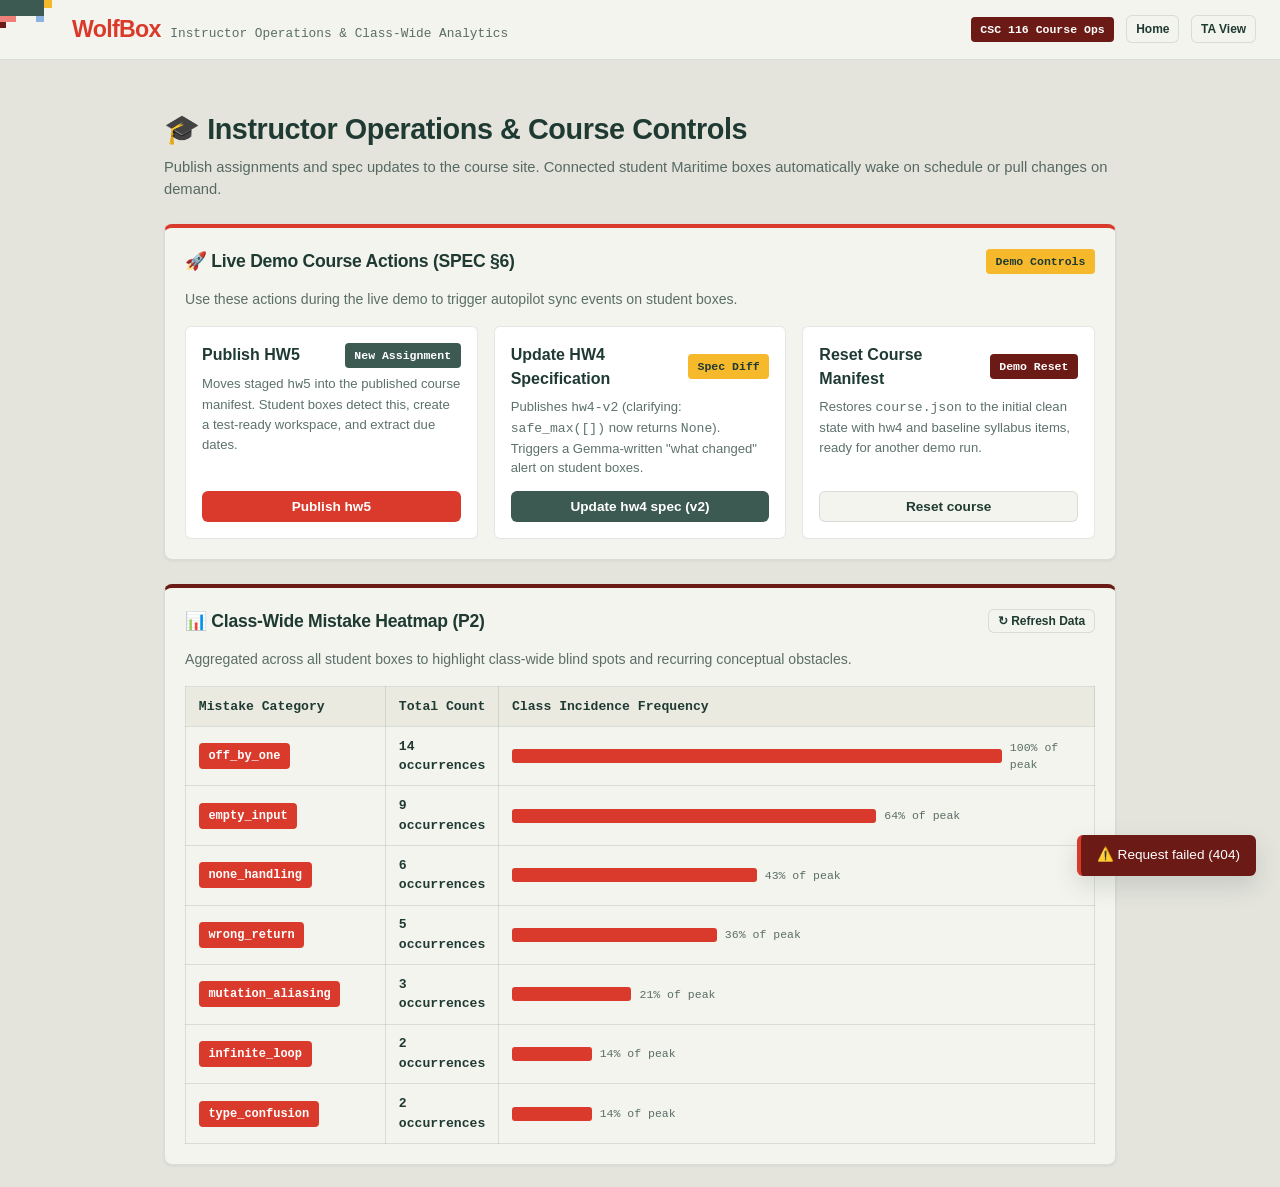
==== orchestrator/static/instructor.html @ 7f99ff9a "feat(ui): implement WolfBox WS5 frontend suite - Add style.css with Hacktoberfest Raleigh palette, c" ====
<!doctype html>
<html lang="en">
<head>
  <meta charset="utf-8">
  <meta name="viewport" content="width=device-width, initial-scale=1">
  <title>WolfBox — Instructor Operations & Class Heatmap</title>
  <link rel="stylesheet" href="style.css">
  <script src="serial.js"></script>
  <script src="app.js"></script>
</head>
<body>
  <!-- Header -->
  <div class="pixel-header">
    <header class="app-header">
      <div class="brand">
        <a href="index.html">WolfBox</a>
        <span class="tagline">Instructor Operations & Class-Wide Analytics</span>
      </div>
      <div class="header-controls">
        <span class="tag m">CSC 116 Course Ops</span>
        <a href="index.html" class="btn btn-secondary btn-sm">Home</a>
        <a href="ta.html" class="btn btn-secondary btn-sm">TA View</a>
      </div>
    </header>
  </div>

  <main class="container" style="max-width: 1000px; margin-top: 1.5rem;">
    <div style="margin-bottom: 1.5rem;">
      <h1 style="font-size: 1.8rem; margin-bottom: 0.3rem;">🎓 Instructor Operations & Course Controls</h1>
      <p class="muted" style="font-size: 0.92rem;">
        Publish assignments and spec updates to the course site. Connected student Maritime boxes automatically wake on schedule or pull changes on demand.
      </p>
    </div>

    <!-- Demo Actions Card -->
    <section class="card" style="border-top: 4px solid var(--red); margin-bottom: 1.5rem;">
      <div class="card-header">
        <h2 class="card-title">🚀 Live Demo Course Actions (SPEC §6)</h2>
        <span class="tag y">Demo Controls</span>
      </div>
      <p class="muted" style="font-size: 0.88rem; margin-bottom: 1rem;">
        Use these actions during the live demo to trigger autopilot sync events on student boxes.
      </p>

      <div style="display: grid; grid-template-columns: repeat(auto-fit, minmax(280px, 1fr)); gap: 1rem;">
        <!-- Publish hw5 -->
        <div style="background: #fff; border: 1px solid var(--card-border); border-radius: 6px; padding: 1rem; display: flex; flex-direction: column; justify-content: space-between; gap: 0.8rem;">
          <div>
            <div style="display:flex; justify-content:space-between; align-items:center;">
              <strong style="font-size: 1rem;">Publish HW5</strong>
              <span class="tag">New Assignment</span>
            </div>
            <p class="muted" style="font-size: 0.82rem; margin-top: 0.4rem;">
              Moves staged <code>hw5</code> into the published course manifest. Student boxes detect this, create a test-ready workspace, and extract due dates.
            </p>
          </div>
          <button id="btn-publish-hw5" class="btn btn-primary" style="width: 100%;">
            Publish hw5
          </button>
        </div>

        <!-- Update hw4 spec -->
        <div style="background: #fff; border: 1px solid var(--card-border); border-radius: 6px; padding: 1rem; display: flex; flex-direction: column; justify-content: space-between; gap: 0.8rem;">
          <div>
            <div style="display:flex; justify-content:space-between; align-items:center;">
              <strong style="font-size: 1rem;">Update HW4 Specification</strong>
              <span class="tag y">Spec Diff</span>
            </div>
            <p class="muted" style="font-size: 0.82rem; margin-top: 0.4rem;">
              Publishes <code>hw4-v2</code> (clarifying: <code>safe_max([])</code> now returns <code>None</code>). Triggers a Gemma-written "what changed" alert on student boxes.
            </p>
          </div>
          <button id="btn-publish-hw4v2" class="btn btn-success" style="width: 100%;">
            Update hw4 spec (v2)
          </button>
        </div>

        <!-- Reset Course -->
        <div style="background: #fff; border: 1px solid var(--card-border); border-radius: 6px; padding: 1rem; display: flex; flex-direction: column; justify-content: space-between; gap: 0.8rem;">
          <div>
            <div style="display:flex; justify-content:space-between; align-items:center;">
              <strong style="font-size: 1rem;">Reset Course Manifest</strong>
              <span class="tag m">Demo Reset</span>
            </div>
            <p class="muted" style="font-size: 0.82rem; margin-top: 0.4rem;">
              Restores <code>course.json</code> to the initial clean state with hw4 and baseline syllabus items, ready for another demo run.
            </p>
          </div>
          <button id="btn-reset-course" class="btn btn-secondary" style="width: 100%;">
            Reset course
          </button>
        </div>
      </div>

      <!-- Action Log Output -->
      <div id="action-log" style="margin-top: 1rem; background: #18201e; color: #a7f3d0; font-family: var(--mono); font-size: 0.75rem; padding: 0.6rem 0.8rem; border-radius: 4px; display: none;">
      </div>
    </section>

    <!-- Class-Wide Mistake Heatmap (P2) -->
    <section class="card" style="border-top: 4px solid var(--maroon);">
      <div class="card-header">
        <h2 class="card-title">📊 Class-Wide Mistake Heatmap (P2)</h2>
        <button id="refresh-heatmap-btn" class="btn btn-secondary btn-sm">↻ Refresh Data</button>
      </div>
      <p class="muted" style="font-size: 0.88rem; margin-bottom: 1rem;">
        Aggregated across all student boxes to highlight class-wide blind spots and recurring conceptual obstacles.
      </p>

      <div id="heatmap-content" class="heatmap-container">
        <div class="muted" style="padding: 1.5rem; text-align: center;">Loading heatmap analytics...</div>
      </div>
    </section>
  </main>

  <script>
    const btnPublishHw5 = document.getElementById('btn-publish-hw5');
    const btnPublishHw4v2 = document.getElementById('btn-publish-hw4v2');
    const btnResetCourse = document.getElementById('btn-reset-course');
    const actionLog = document.getElementById('action-log');
    const heatmapContent = document.getElementById('heatmap-content');
    const refreshHeatmapBtn = document.getElementById('refresh-heatmap-btn');

    document.addEventListener('DOMContentLoaded', () => {
      loadHeatmap();
    });

    function logAction(msg) {
      actionLog.style.display = 'block';
      const time = new Date().toLocaleTimeString();
      actionLog.textContent = `[${time}] ${msg}`;
    }

    // Publish hw5
    btnPublishHw5.addEventListener('click', async () => {
      btnPublishHw5.disabled = true;
      btnPublishHw5.textContent = 'Publishing...';
      logAction('Publishing hw5 to course manifest...');

      const res = await apiFetch('/api/instructor/publish', {
        method: 'POST',
        body: JSON.stringify({ item: 'hw5' })
      });

      btnPublishHw5.disabled = false;
      btnPublishHw5.textContent = 'Publish hw5';

      if (res.ok) {
        showToast('Successfully published hw5 to course site!', 'success');
        logAction('hw5 is now published! Next step: click "Sync now" on Alex\'s page.');
      }
    });

    // Update hw4 spec
    btnPublishHw4v2.addEventListener('click', async () => {
      btnPublishHw4v2.disabled = true;
      btnPublishHw4v2.textContent = 'Updating...';
      logAction('Updating hw4 spec to hw4-v2 in manifest...');

      const res = await apiFetch('/api/instructor/publish', {
        method: 'POST',
        body: JSON.stringify({ item: 'hw4-v2' })
      });

      btnPublishHw4v2.disabled = false;
      btnPublishHw4v2.textContent = 'Update hw4 spec (v2)';

      if (res.ok) {
        showToast('Successfully updated hw4 spec (hw4-v2 published)!', 'success');
        logAction('hw4 spec updated! safe_max([]) now returns None. Next step: click "Sync now" on Alex\'s page.');
      }
    });

    // Reset course
    btnResetCourse.addEventListener('click', async () => {
      btnResetCourse.disabled = true;
      btnResetCourse.textContent = 'Resetting...';
      logAction('Resetting course manifest to initial seed state...');

      const res = await apiFetch('/api/instructor/reset-course', {
        method: 'POST',
        body: JSON.stringify({})
      });

      btnResetCourse.disabled = false;
      btnResetCourse.textContent = 'Reset course';

      if (res.ok) {
        showToast('Course manifest reset to default seed state.', 'info');
        logAction('Course manifest reset successfully.');
      }
    });

    refreshHeatmapBtn.addEventListener('click', loadHeatmap);

    // Heatmap loader with full tolerance of any shape or failure
    async function loadHeatmap() {
      heatmapContent.innerHTML = '<div class="muted thinking-dots" style="padding:1.5rem; text-align:center;">Aggregating mistake tags across student boxes</div>';

      const res = await apiFetch('/api/instructor/heatmap');

      // Default mock fallback tags if API is unreachable or empty
      let tagCounts = {
        'off_by_one': 14,
        'empty_input': 9,
        'none_handling': 6,
        'wrong_return': 5,
        'mutation_aliasing': 3,
        'infinite_loop': 2,
        'type_confusion': 2
      };

      if (res.ok && res.data) {
        try {
          const raw = res.data;
          if (raw.mistake_counts && typeof raw.mistake_counts === 'object') {
            tagCounts = raw.mistake_counts;
          } else if (Array.isArray(raw)) {
            // [{tag, count}]
            tagCounts = {};
            raw.forEach(item => {
              if (item.tag) tagCounts[item.tag] = item.count || 0;
            });
          } else if (typeof raw === 'object' && !Array.isArray(raw)) {
            // If it's a direct dictionary of tag -> count
            let hasNumbers = false;
            for (const [k, v] of Object.entries(raw)) {
              if (typeof v === 'number') {
                hasNumbers = true;
                break;
              }
            }
            if (hasNumbers) {
              tagCounts = raw;
            }
          }
        } catch (e) {
          console.warn('Error parsing heatmap data shape:', e);
        }
      }

      renderHeatmapTable(tagCounts);
    }

    function renderHeatmapTable(tagCounts) {
      const entries = Object.entries(tagCounts).sort((a, b) => b[1] - a[1]);
      if (entries.length === 0) {
        heatmapContent.innerHTML = '<div class="muted" style="padding:1.5rem; text-align:center;">No mistake tags recorded yet across the class.</div>';
        return;
      }

      const maxVal = Math.max(...entries.map(e => e[1]), 1);

      let html = `
        <table class="heatmap-table">
          <thead>
            <tr>
              <th style="width: 200px;">Mistake Category</th>
              <th style="width: 100px;">Total Count</th>
              <th>Class Incidence Frequency</th>
            </tr>
          </thead>
          <tbody>
      `;

      entries.forEach(([tag, count]) => {
        const pct = Math.round((count / maxVal) * 100);
        html += `
          <tr>
            <td>
              <span class="tag r" style="font-size:0.75rem;">${escapeHtml(tag)}</span>
            </td>
            <td style="font-family: var(--mono); font-weight: 700;">
              ${count} occurrences
            </td>
            <td>
              <div class="heatmap-bar-container">
                <div class="heatmap-bar" style="width: ${Math.max(pct, 5)}%;"></div>
                <span class="muted" style="font-size:0.72rem; font-family:var(--mono);">${pct}% of peak</span>
              </div>
            </td>
          </tr>
        `;
      });

      html += `
          </tbody>
        </table>
      `;

      heatmapContent.innerHTML = html;
    }
  </script>
</body>
</html>
---- orchestrator/static/style.css ----
/* WolfBox UI — Style Guide & Component Styles
   Hacktoberfest Raleigh palette, system monospace & sans typography */

:root {
  --paper: #e4e4dc;
  --paper-dark: #dadad0;
  --ink: #1f3a33;
  --ink-light: rgba(31, 58, 51, 0.72);
  --ink-faint: rgba(31, 58, 51, 0.15);
  --green: #3d5a52;
  --green-dark: #273b36;
  --green-light: #52756b;
  --red: #d93a2b;
  --red-light: #feeceb;
  --yellow: #f6b92b;
  --yellow-light: #fef7e6;
  --blue: #8db3e2;
  --blue-light: #eef4fb;
  --pink: #ee8079;
  --pink-light: #fdf0ef;
  --maroon: #6b1a15;
  --card-bg: #f4f4ee;
  --card-border: rgba(31, 58, 51, 0.12);
  --code-bg: #212927;
  --code-ink: #f0f4f2;
  --mono: ui-monospace, "SF Mono", "Roboto Mono", Menlo, Consolas, monospace;
  --sans: ui-sans-serif, -apple-system, "Segoe UI", Roboto, Helvetica, Arial, sans-serif;
  --shadow-sm: 0 1px 3px rgba(31, 58, 51, 0.08);
  --shadow-md: 0 4px 12px rgba(31, 58, 51, 0.1);
  --shadow-lg: 0 10px 25px rgba(31, 58, 51, 0.15);
}

* {
  box-sizing: border-box;
  margin: 0;
  padding: 0;
}

body {
  font-family: var(--sans);
  color: var(--ink);
  background-color: var(--paper);
  line-height: 1.5;
  min-height: 100vh;
  display: flex;
  flex-direction: column;
}

/* Typography */
h1, h2, h3, h4 {
  font-family: var(--sans);
  font-weight: 700;
  letter-spacing: -0.015em;
  color: var(--ink);
}

h1 { font-size: 1.85rem; }
h2 { font-size: 1.4rem; }
h3 { font-size: 1.15rem; }
h4 { font-size: 0.95rem; }

p { margin-bottom: 0.75rem; }
p:last-child { margin-bottom: 0; }

a {
  color: var(--green);
  text-decoration: none;
}
a:hover {
  text-decoration: underline;
}

.mono { font-family: var(--mono); }
.muted { color: var(--ink-light); }

/* Pixel Corner Accent (from deck) */
.pixel-header {
  position: relative;
  overflow: hidden;
  background: var(--card-bg);
  border-bottom: 1px solid var(--card-border);
}

.pixel-header::before {
  content: "";
  position: absolute;
  top: 0;
  left: 0;
  width: 60px;
  height: 28px;
  background:
    linear-gradient(var(--green), var(--green)) 0 0 / 44px 16px no-repeat,
    linear-gradient(var(--yellow), var(--yellow)) 44px 0 / 8px 8px no-repeat,
    linear-gradient(var(--pink), var(--pink)) 0 16px / 16px 6px no-repeat,
    linear-gradient(var(--blue), var(--blue)) 36px 16px / 8px 6px no-repeat,
    linear-gradient(var(--maroon), var(--maroon)) 0 22px / 6px 6px no-repeat;
  pointer-events: none;
}

/* Header & Nav */
header.app-header {
  padding: 0.75rem 1.5rem 0.75rem 4.5rem;
  display: flex;
  align-items: center;
  justify-content: space-between;
  gap: 1rem;
  flex-wrap: wrap;
}

.brand {
  display: flex;
  align-items: baseline;
  gap: 0.6rem;
}

.brand a {
  font-size: 1.45rem;
  font-weight: 800;
  color: var(--red);
  letter-spacing: -0.03em;
  text-decoration: none;
}

.brand .tagline {
  font-family: var(--mono);
  font-size: 0.8rem;
  color: var(--ink-light);
}

.header-controls {
  display: flex;
  align-items: center;
  gap: 0.75rem;
  flex-wrap: wrap;
}

/* Badges & Tags */
.tag {
  display: inline-flex;
  align-items: center;
  gap: 0.35rem;
  font-family: var(--mono);
  font-size: 0.72rem;
  font-weight: 600;
  padding: 0.25rem 0.6rem;
  border-radius: 4px;
  background: var(--green);
  color: #fff;
  white-space: nowrap;
}

.tag.y { background: var(--yellow); color: var(--ink); }
.tag.r { background: var(--red); color: #fff; }
.tag.b { background: var(--blue); color: var(--ink); }
.tag.p { background: var(--pink); color: var(--ink); }
.tag.m { background: var(--maroon); color: #fff; }
.tag.gray { background: #cbd5e1; color: #334155; }
.tag.outline {
  background: transparent;
  border: 1px solid currentColor;
}

/* LLM status badge */
.llm-badge {
  font-family: var(--mono);
  font-size: 0.75rem;
  font-weight: 600;
  padding: 0.3rem 0.7rem;
  border-radius: 20px;
  display: inline-flex;
  align-items: center;
  gap: 0.4rem;
  transition: all 0.2s ease;
}

.llm-badge.cloud {
  background: #d1fae5;
  color: #065f46;
  border: 1px solid #a7f3d0;
}

.llm-badge.offline {
  background: #fef3c7;
  color: #92400e;
  border: 1px solid #fde68a;
}

.llm-badge.fake {
  background: #e2e8f0;
  color: #475569;
  border: 1px solid #cbd5e1;
}

.llm-badge::before {
  content: "";
  width: 7px;
  height: 7px;
  border-radius: 50%;
  display: inline-block;
}

.llm-badge.cloud::before { background: #10b981; }
.llm-badge.offline::before { background: #f59e0b; }
.llm-badge.fake::before { background: #94a3b8; }

/* Buttons */
.btn {
  font-family: var(--sans);
  font-weight: 600;
  font-size: 0.85rem;
  padding: 0.45rem 0.9rem;
  border-radius: 6px;
  border: 1px solid transparent;
  cursor: pointer;
  display: inline-flex;
  align-items: center;
  justify-content: center;
  gap: 0.4rem;
  transition: background-color 0.15s ease, transform 0.05s ease, box-shadow 0.15s ease;
  text-decoration: none;
}

.btn:active {
  transform: translateY(1px);
}

.btn-primary {
  background: var(--red);
  color: #fff;
}
.btn-primary:hover {
  background: #bf2f22;
}

.btn-success {
  background: var(--green);
  color: #fff;
}
.btn-success:hover {
  background: var(--green-dark);
}

.btn-secondary {
  background: var(--card-bg);
  border-color: var(--card-border);
  color: var(--ink);
}
.btn-secondary:hover {
  background: #eaeae0;
}

.btn-sm {
  font-size: 0.75rem;
  padding: 0.25rem 0.55rem;
}

.btn-link {
  background: none;
  border: none;
  color: var(--green);
  padding: 0;
  cursor: pointer;
  text-decoration: underline;
}

.btn:disabled {
  opacity: 0.55;
  cursor: not-allowed;
  transform: none;
}

/* Navigation bar */
.nav-bar {
  display: flex;
  gap: 0.5rem;
  padding: 0 1.5rem;
  background: var(--card-bg);
  border-bottom: 1px solid var(--card-border);
}

.nav-link {
  font-family: var(--sans);
  font-size: 0.9rem;
  font-weight: 600;
  color: var(--ink-light);
  padding: 0.75rem 1rem;
  text-decoration: none;
  border-bottom: 3px solid transparent;
  transition: color 0.15s, border-color 0.15s;
}

.nav-link:hover {
  color: var(--ink);
  text-decoration: none;
}

.nav-link.active {
  color: var(--red);
  border-bottom-color: var(--red);
}

/* Tabs */
.tabs {
  display: flex;
  gap: 0.4rem;
  border-bottom: 2px solid var(--card-border);
  margin-bottom: 1.25rem;
}

.tab-btn {
  background: none;
  border: none;
  font-family: var(--sans);
  font-weight: 600;
  font-size: 0.95rem;
  color: var(--ink-light);
  padding: 0.6rem 1rem;
  cursor: pointer;
  border-bottom: 2px solid transparent;
  margin-bottom: -2px;
  display: flex;
  align-items: center;
  gap: 0.4rem;
}

.tab-btn:hover {
  color: var(--ink);
}

.tab-btn.active {
  color: var(--ink);
  border-bottom-color: var(--ink);
}

.tab-content {
  display: none;
}
.tab-content.active {
  display: block;
}

/* Main Layout Containers */
.container {
  max-width: 1280px;
  margin: 0 auto;
  padding: 1.5rem;
  width: 100%;
  flex: 1;
}

.grid-main {
  display: grid;
  grid-template-columns: 1fr 1fr;
  gap: 1.25rem;
}

@media (max-width: 960px) {
  .grid-main {
    grid-template-columns: 1fr;
  }
}

/* Card Component */
.card {
  background: var(--card-bg);
  border: 1px solid var(--card-border);
  border-radius: 8px;
  padding: 1.25rem;
  box-shadow: var(--shadow-sm);
  position: relative;
}

.card-header {
  display: flex;
  align-items: center;
  justify-content: space-between;
  margin-bottom: 0.9rem;
  gap: 0.5rem;
  flex-wrap: wrap;
}

.card-title {
  font-size: 1.1rem;
  font-weight: 700;
  display: flex;
  align-items: center;
  gap: 0.5rem;
}

/* Nudge Banner */
.nudge-banner {
  background: var(--yellow-light);
  border: 1px solid var(--yellow);
  border-left: 5px solid var(--yellow);
  border-radius: 6px;
  padding: 1rem 1.25rem;
  margin-bottom: 1.25rem;
  display: flex;
  flex-direction: column;
  gap: 0.6rem;
  box-shadow: var(--shadow-sm);
}

.nudge-banner .nudge-title {
  display: flex;
  align-items: center;
  gap: 0.5rem;
  font-weight: 700;
  color: #78350f;
  font-size: 0.95rem;
}

.nudge-banner .nudge-reason {
  font-size: 0.9rem;
  color: var(--ink);
}

.nudge-banner .nudge-draft {
  background: #fff;
  border-radius: 4px;
  padding: 0.6rem 0.8rem;
  font-family: var(--mono);
  font-size: 0.82rem;
  border: 1px solid rgba(246, 185, 43, 0.4);
  color: var(--ink);
}

.nudge-actions {
  display: flex;
  gap: 0.5rem;
  align-self: flex-start;
}

/* Code Editor */
.editor-container {
  display: flex;
  flex-direction: column;
  border-radius: 6px;
  overflow: hidden;
  border: 1px solid #111a18;
  background: var(--code-bg);
  box-shadow: var(--shadow-md);
}

.editor-toolbar {
  background: #18201e;
  padding: 0.5rem 0.8rem;
  display: flex;
  align-items: center;
  justify-content: space-between;
  border-bottom: 1px solid #283330;
  color: #9cb0a8;
  font-family: var(--mono);
  font-size: 0.78rem;
}

.code-textarea {
  width: 100%;
  min-height: 280px;
  height: 380px;
  background: var(--code-bg);
  color: var(--code-ink);
  font-family: var(--mono);
  font-size: 0.88rem;
  line-height: 1.5;
  padding: 1rem;
  border: none;
  resize: vertical;
  outline: none;
  tab-size: 4;
  white-space: pre;
}

/* Test Results */
.test-results {
  display: flex;
  flex-direction: column;
  gap: 0.5rem;
  margin-top: 0.75rem;
}

.test-item {
  display: flex;
  flex-direction: column;
  padding: 0.6rem 0.8rem;
  border-radius: 5px;
  font-size: 0.85rem;
  border: 1px solid transparent;
}

.test-item.pass {
  background: #e8f5e9;
  border-color: #c8e6c9;
  color: #1b5e20;
}

.test-item.fail {
  background: #ffebee;
  border-color: #ffcdd2;
  color: #b71c1c;
}

.test-item-header {
  display: flex;
  align-items: center;
  justify-content: space-between;
  font-family: var(--mono);
  font-weight: 600;
}

.test-error-excerpt {
  margin-top: 0.4rem;
  background: #fff;
  border-radius: 4px;
  padding: 0.5rem;
  font-family: var(--mono);
  font-size: 0.75rem;
  color: #c62828;
  white-space: pre-wrap;
  border: 1px solid #ffcdd2;
  max-height: 160px;
  overflow-y: auto;
}

/* Hint Card */
.hint-card {
  background: #fbfbf9;
  border-left: 4px solid var(--green);
  border-radius: 0 6px 6px 0;
  padding: 1rem 1.15rem;
  margin-top: 1rem;
  box-shadow: var(--shadow-sm);
  display: flex;
  flex-direction: column;
  gap: 0.6rem;
}

.hint-header {
  display: flex;
  align-items: center;
  justify-content: space-between;
}

.hint-title {
  font-size: 0.95rem;
  font-weight: 700;
  color: var(--green);
  display: flex;
  align-items: center;
  gap: 0.4rem;
}

.hint-body {
  font-size: 0.92rem;
  line-height: 1.5;
  color: var(--ink);
}

.hint-chips {
  display: flex;
  flex-wrap: wrap;
  gap: 0.4rem;
}

.hint-caption {
  font-family: var(--mono);
  font-size: 0.72rem;
  color: var(--ink-light);
  align-self: flex-end;
}

/* Ask Box */
.ask-container {
  display: flex;
  flex-direction: column;
  gap: 0.6rem;
  margin-top: 1.25rem;
  padding-top: 1rem;
  border-top: 1px solid var(--card-border);
}

.ask-input-row {
  display: flex;
  gap: 0.5rem;
}

.ask-input {
  flex: 1;
  padding: 0.5rem 0.8rem;
  border-radius: 6px;
  border: 1px solid var(--card-border);
  font-family: var(--sans);
  font-size: 0.88rem;
  outline: none;
}
.ask-input:focus {
  border-color: var(--green);
}

.ask-reply {
  background: #fff;
  border-radius: 6px;
  border: 1px solid var(--card-border);
  padding: 0.85rem;
  font-size: 0.88rem;
  line-height: 1.5;
}

/* Schedule Week Grid (from Proposal Deck) */
.sample-banner {
  background: var(--yellow-light);
  border: 1px solid var(--yellow);
  color: #78350f;
  font-family: var(--mono);
  font-size: 0.75rem;
  font-weight: 600;
  padding: 0.35rem 0.8rem;
  border-radius: 4px;
  margin-bottom: 1rem;
  display: inline-flex;
  align-items: center;
  gap: 0.4rem;
}

.week-grid-container {
  display: flex;
  flex-direction: column;
  gap: 1.25rem;
}

.option-cards-row {
  display: grid;
  grid-template-columns: repeat(auto-fit, minmax(320px, 1fr));
  gap: 1.25rem;
}

.week {
  display: grid;
  grid-template-columns: 50px repeat(5, 1fr);
  gap: 3px;
  font-family: var(--mono);
  font-size: 0.74rem;
  background: #fff;
  padding: 8px;
  border-radius: 6px;
  border: 1px solid var(--card-border);
}

.week .h {
  text-align: center;
  font-weight: 700;
  opacity: 0.7;
  padding: 2px 0;
  border-bottom: 1px solid var(--ink-faint);
}

.week .t {
  opacity: 0.65;
  font-size: 0.7rem;
  display: flex;
  align-items: center;
  justify-content: flex-end;
  padding-right: 6px;
}

.week .c {
  border-radius: 4px;
  padding: 4px 5px;
  color: #fff;
  font-size: 0.7rem;
  line-height: 1.2;
  font-weight: 600;
  display: flex;
  flex-direction: column;
  justify-content: center;
  min-height: 32px;
}

.c.a { background: var(--green); }
.c.b2 { background: var(--red); }
.c.c3 { background: var(--blue); color: var(--ink); }
.c.d { background: var(--maroon); }
.c.e { background: var(--yellow); color: var(--ink); }
.c.f { background: #4a5568; }
.c.x { background: rgba(31, 58, 51, 0.03); border: 1px dashed rgba(31, 58, 51, 0.08); }

/* Deadlines & Docs */
.deadlines-list {
  display: flex;
  flex-direction: column;
  gap: 0.6rem;
}

.deadline-item {
  display: flex;
  align-items: center;
  justify-content: space-between;
  background: #fff;
  padding: 0.65rem 0.9rem;
  border-radius: 6px;
  border: 1px solid var(--card-border);
}

.deadline-info {
  display: flex;
  flex-direction: column;
}

.deadline-title {
  font-weight: 600;
  font-size: 0.88rem;
}

.deadline-source {
  font-family: var(--mono);
  font-size: 0.72rem;
  color: var(--ink-light);
}

.deadline-badge {
  font-family: var(--mono);
  font-size: 0.74rem;
  font-weight: 600;
  padding: 0.2rem 0.5rem;
  border-radius: 4px;
  background: var(--yellow-light);
  color: #854d0e;
  border: 1px solid #fde047;
}

.docs-grid {
  display: grid;
  grid-template-columns: repeat(auto-fill, minmax(260px, 1fr));
  gap: 0.9rem;
}

.doc-card {
  background: #fff;
  border-radius: 6px;
  border: 1px solid var(--card-border);
  padding: 0.9rem;
  cursor: pointer;
  transition: transform 0.1s, box-shadow 0.1s, border-color 0.1s;
  display: flex;
  flex-direction: column;
  gap: 0.4rem;
}

.doc-card:hover {
  transform: translateY(-2px);
  box-shadow: var(--shadow-md);
  border-color: var(--green);
}

.doc-card-title {
  font-weight: 700;
  font-size: 0.9rem;
  display: flex;
  align-items: center;
  gap: 0.4rem;
}

.doc-card-summary {
  font-size: 0.8rem;
  color: var(--ink-light);
  line-height: 1.4;
  flex: 1;
}

/* Modal / Pane Viewer */
.modal-overlay {
  display: none;
  position: fixed;
  top: 0; left: 0; right: 0; bottom: 0;
  background: rgba(17, 32, 28, 0.6);
  backdrop-filter: blur(2px);
  z-index: 999;
  align-items: center;
  justify-content: center;
  padding: 1.5rem;
}

.modal-overlay.active {
  display: flex;
}

.modal-box {
  background: var(--card-bg);
  border-radius: 8px;
  max-width: 800px;
  width: 100%;
  max-height: 90vh;
  display: flex;
  flex-direction: column;
  box-shadow: var(--shadow-lg);
  overflow: hidden;
}

.modal-header {
  padding: 1rem 1.25rem;
  border-bottom: 1px solid var(--card-border);
  display: flex;
  align-items: center;
  justify-content: space-between;
}

.modal-body {
  padding: 1.25rem;
  overflow-y: auto;
  font-size: 0.9rem;
  line-height: 1.6;
}

.modal-body pre {
  background: #fff;
  border: 1px solid var(--card-border);
  border-radius: 6px;
  padding: 1rem;
  font-family: var(--mono);
  font-size: 0.82rem;
  white-space: pre-wrap;
  word-break: break-word;
}

/* TA Student List & Summary */
.ta-layout {
  display: grid;
  grid-template-columns: 280px 1fr;
  gap: 1.25rem;
}

@media (max-width: 840px) {
  .ta-layout {
    grid-template-columns: 1fr;
  }
}

.student-list {
  display: flex;
  flex-direction: column;
  gap: 0.5rem;
}

.student-item {
  padding: 0.8rem 1rem;
  background: #fff;
  border: 1px solid var(--card-border);
  border-radius: 6px;
  cursor: pointer;
  display: flex;
  align-items: center;
  justify-content: space-between;
  transition: all 0.15s ease;
}

.student-item:hover {
  background: #fdfdfb;
  border-color: var(--green);
}

.student-item.selected {
  background: #f0f5f3;
  border-color: var(--green);
  font-weight: 600;
}

.stuck-badge {
  background: var(--red);
  color: #fff;
  font-family: var(--mono);
  font-size: 0.68rem;
  font-weight: 700;
  padding: 0.2rem 0.5rem;
  border-radius: 3px;
  animation: pulse 1.8s infinite;
}

@keyframes pulse {
  0% { transform: scale(1); opacity: 1; }
  50% { transform: scale(1.05); opacity: 0.85; }
  100% { transform: scale(1); opacity: 1; }
}

/* Rendered Markdown Styles */
.markdown-body {
  font-size: 0.92rem;
  line-height: 1.6;
  color: var(--ink);
}

.markdown-body h1,
.markdown-body h2,
.markdown-body h3,
.markdown-body h4 {
  margin-top: 1.1rem;
  margin-bottom: 0.5rem;
}

.markdown-body h1 { font-size: 1.35rem; }
.markdown-body h2 { font-size: 1.18rem; border-bottom: 1px solid var(--ink-faint); padding-bottom: 0.25rem; }
.markdown-body h3 { font-size: 1.02rem; }

.markdown-body ul,
.markdown-body ol {
  padding-left: 1.4rem;
  margin-bottom: 0.8rem;
}

.markdown-body li {
  margin-bottom: 0.35rem;
}

.markdown-body code {
  font-family: var(--mono);
  background: rgba(31, 58, 51, 0.08);
  padding: 0.1em 0.35em;
  border-radius: 3px;
  font-size: 0.86em;
}

.markdown-body pre {
  background: #18201e;
  color: #f0f4f2;
  border-radius: 6px;
  padding: 0.85rem;
  overflow-x: auto;
  margin-bottom: 0.85rem;
}

.markdown-body pre code {
  background: none;
  padding: 0;
  color: inherit;
  font-size: 0.82rem;
}

.markdown-body blockquote {
  border-left: 4px solid var(--yellow);
  padding-left: 0.85rem;
  margin: 0.8rem 0;
  color: var(--ink-light);
  font-style: italic;
}

/* Toast Notifications */
#toast-container {
  position: fixed;
  bottom: 1.5rem;
  right: 1.5rem;
  display: flex;
  flex-direction: column;
  gap: 0.5rem;
  z-index: 10000;
  pointer-events: none;
}

.toast {
  background: #1f3a33;
  color: #fff;
  font-family: var(--sans);
  font-size: 0.85rem;
  padding: 0.65rem 1rem;
  border-radius: 6px;
  box-shadow: var(--shadow-lg);
  pointer-events: auto;
  display: flex;
  align-items: center;
  gap: 0.5rem;
  animation: slideUp 0.2s ease-out;
  max-width: 380px;
}

.toast.error {
  background: var(--maroon);
  border-left: 4px solid var(--red);
}

.toast.success {
  background: var(--green-dark);
  border-left: 4px solid #10b981;
}

.toast.warning {
  background: #78350f;
  border-left: 4px solid var(--yellow);
}

@keyframes slideUp {
  from { transform: translateY(20px); opacity: 0; }
  to { transform: translateY(0); opacity: 1; }
}

/* Heatmap Grid */
.heatmap-container {
  overflow-x: auto;
  margin-top: 1rem;
}

.heatmap-table {
  width: 100%;
  border-collapse: collapse;
  font-size: 0.82rem;
}

.heatmap-table th, .heatmap-table td {
  padding: 0.6rem 0.8rem;
  border: 1px solid var(--card-border);
  text-align: left;
}

.heatmap-table th {
  background: #eaeae0;
  font-family: var(--mono);
}

.heatmap-bar-container {
  display: flex;
  align-items: center;
  gap: 0.5rem;
}

.heatmap-bar {
  height: 14px;
  border-radius: 3px;
  background: var(--red);
  min-width: 4px;
}

/* Spinner / Thinking Pulse */
.thinking-dots::after {
  content: " .";
  animation: dots 1.5s steps(5, end) infinite;
}

@keyframes dots {
  0%, 20% { color: rgba(0,0,0,0); text-shadow: .25em 0 0 rgba(0,0,0,0), .5em 0 0 rgba(0,0,0,0); }
  40% { color: inherit; text-shadow: .25em 0 0 rgba(0,0,0,0), .5em 0 0 rgba(0,0,0,0); }
  60% { text-shadow: .25em 0 0 inherit, .5em 0 0 rgba(0,0,0,0); }
  80%, 100% { text-shadow: .25em 0 0 inherit, .5em 0 0 inherit; }
}
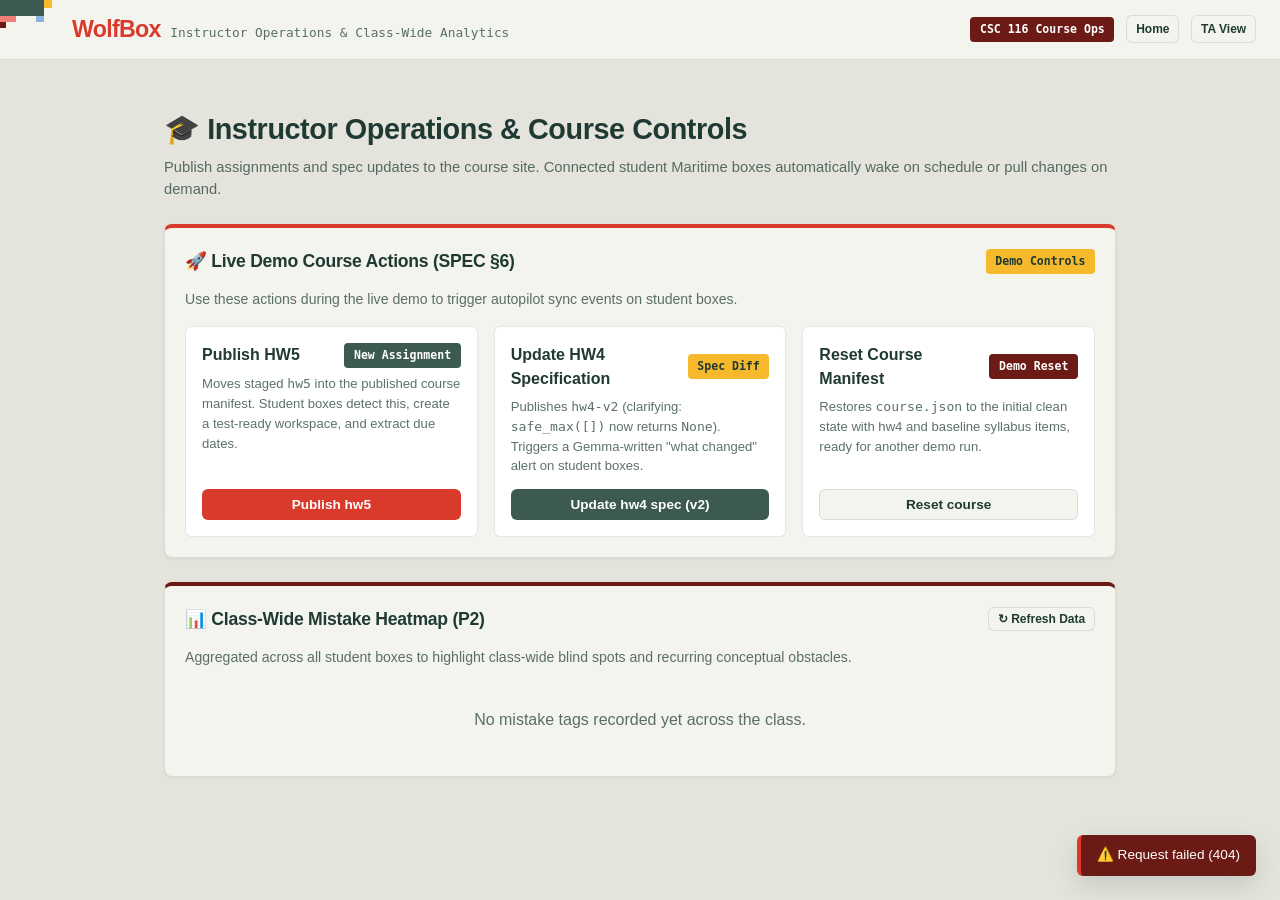
==== commit 3672b754: "fix: TA run history shows all assignments, heatmap reads real data, markdown underscores" ====
--- a/orchestrator/static/instructor.html
+++ b/orchestrator/static/instructor.html
@@ -199,21 +199,14 @@
 
       const res = await apiFetch('/api/instructor/heatmap');
 
-      // Default mock fallback tags if API is unreachable or empty
-      let tagCounts = {
-        'off_by_one': 14,
-        'empty_input': 9,
-        'none_handling': 6,
-        'wrong_return': 5,
-        'mutation_aliasing': 3,
-        'infinite_loop': 2,
-        'type_confusion': 2
-      };
+      let tagCounts = {};
 
       if (res.ok && res.data) {
         try {
           const raw = res.data;
-          if (raw.mistake_counts && typeof raw.mistake_counts === 'object') {
+          if (raw.mistake_tags && typeof raw.mistake_tags === 'object') {
+            tagCounts = raw.mistake_tags;
+          } else if (raw.mistake_counts && typeof raw.mistake_counts === 'object') {
             tagCounts = raw.mistake_counts;
           } else if (Array.isArray(raw)) {
             // [{tag, count}]
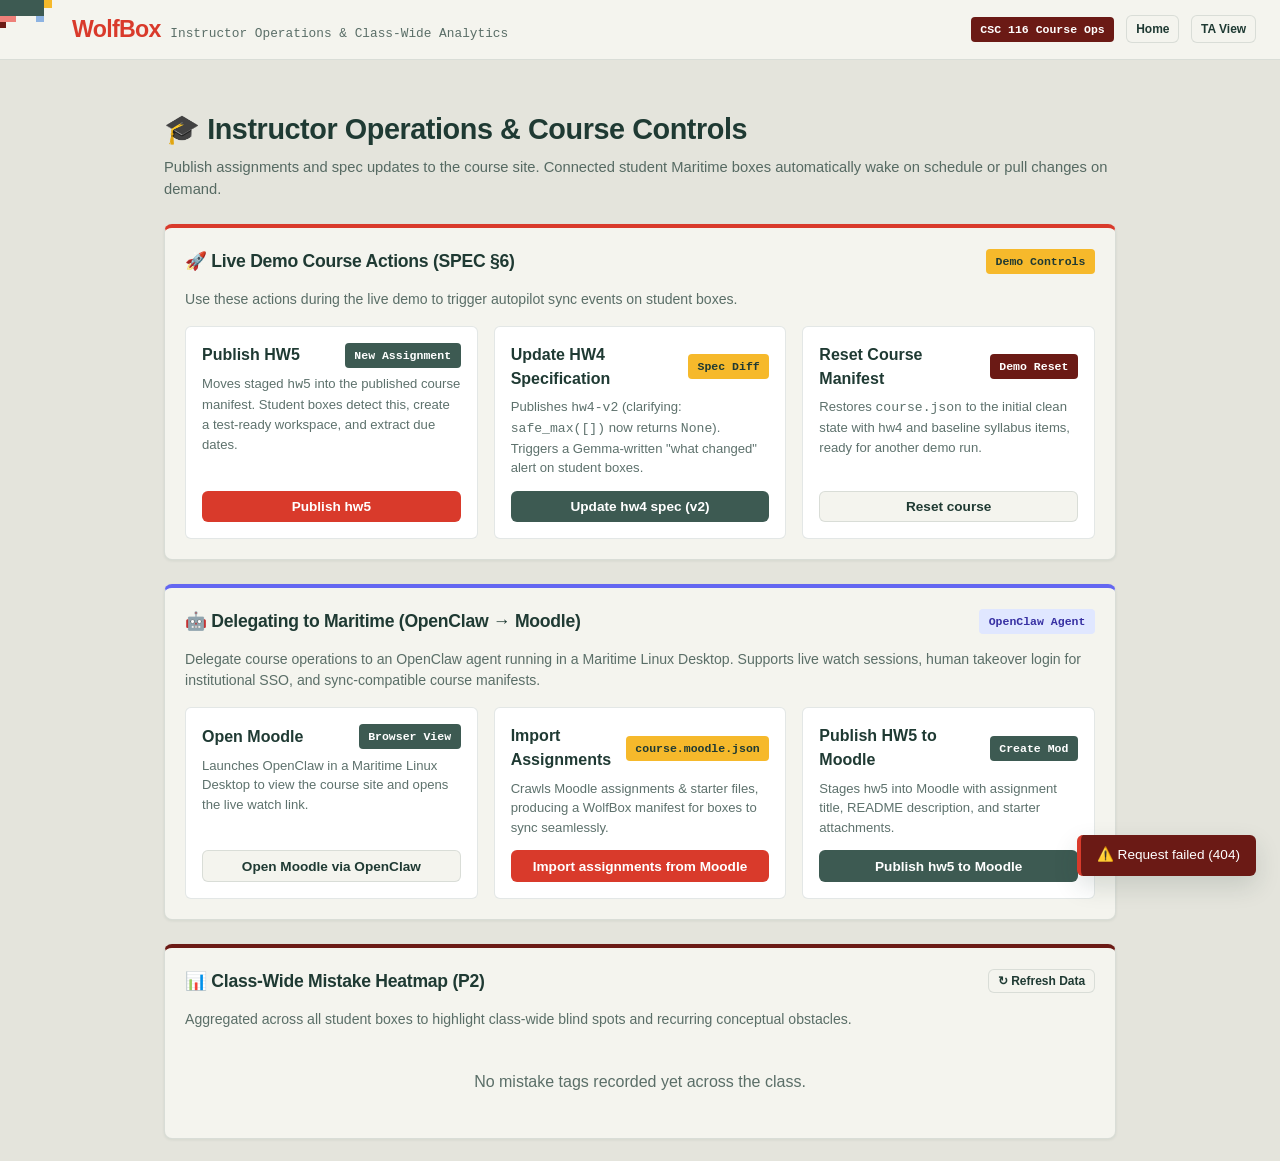
==== commit cce4b058: "feat(delegate): implement Moodle delegation via OpenClaw on Maritime" ====
--- a/orchestrator/static/instructor.html
+++ b/orchestrator/static/instructor.html
@@ -94,6 +94,83 @@
 
       <!-- Action Log Output -->
       <div id="action-log" style="margin-top: 1rem; background: #18201e; color: #a7f3d0; font-family: var(--mono); font-size: 0.75rem; padding: 0.6rem 0.8rem; border-radius: 4px; display: none;">
+      </div>
+    </section>
+
+    <!-- Maritime Moodle Delegation Card -->
+    <section class="card" style="border-top: 4px solid #6366f1; margin-bottom: 1.5rem;">
+      <div class="card-header">
+        <h2 class="card-title">🤖 Delegating to Maritime (OpenClaw → Moodle)</h2>
+        <span class="tag" style="background:#e0e7ff; color:#3730a3;">OpenClaw Agent</span>
+      </div>
+      <p class="muted" style="font-size: 0.88rem; margin-bottom: 1rem;">
+        Delegate course operations to an OpenClaw agent running in a Maritime Linux Desktop. Supports live watch sessions, human takeover login for institutional SSO, and sync-compatible course manifests.
+      </p>
+
+      <div style="display: grid; grid-template-columns: repeat(auto-fit, minmax(260px, 1fr)); gap: 1rem;">
+        <!-- Open Moodle via OpenClaw -->
+        <div style="background: #fff; border: 1px solid var(--card-border); border-radius: 6px; padding: 1rem; display: flex; flex-direction: column; justify-content: space-between; gap: 0.8rem;">
+          <div>
+            <div style="display:flex; justify-content:space-between; align-items:center;">
+              <strong style="font-size: 1rem;">Open Moodle</strong>
+              <span class="tag">Browser View</span>
+            </div>
+            <p class="muted" style="font-size: 0.82rem; margin-top: 0.4rem;">
+              Launches OpenClaw in a Maritime Linux Desktop to view the course site and opens the live watch link.
+            </p>
+          </div>
+          <button id="btn-open-moodle" class="btn btn-secondary" style="width: 100%;">
+            Open Moodle via OpenClaw
+          </button>
+        </div>
+
+        <!-- Import assignments from Moodle -->
+        <div style="background: #fff; border: 1px solid var(--card-border); border-radius: 6px; padding: 1rem; display: flex; flex-direction: column; justify-content: space-between; gap: 0.8rem;">
+          <div>
+            <div style="display:flex; justify-content:space-between; align-items:center;">
+              <strong style="font-size: 1rem;">Import Assignments</strong>
+              <span class="tag y">course.moodle.json</span>
+            </div>
+            <p class="muted" style="font-size: 0.82rem; margin-top: 0.4rem;">
+              Crawls Moodle assignments & starter files, producing a WolfBox manifest for boxes to sync seamlessly.
+            </p>
+          </div>
+          <button id="btn-import-moodle" class="btn btn-primary" style="width: 100%;">
+            Import assignments from Moodle
+          </button>
+        </div>
+
+        <!-- Publish hw5 to Moodle -->
+        <div style="background: #fff; border: 1px solid var(--card-border); border-radius: 6px; padding: 1rem; display: flex; flex-direction: column; justify-content: space-between; gap: 0.8rem;">
+          <div>
+            <div style="display:flex; justify-content:space-between; align-items:center;">
+              <strong style="font-size: 1rem;">Publish HW5 to Moodle</strong>
+              <span class="tag">Create Mod</span>
+            </div>
+            <p class="muted" style="font-size: 0.82rem; margin-top: 0.4rem;">
+              Stages hw5 into Moodle with assignment title, README description, and starter attachments.
+            </p>
+          </div>
+          <button id="btn-publish-moodle-hw5" class="btn btn-success" style="width: 100%;">
+            Publish hw5 to Moodle
+          </button>
+        </div>
+      </div>
+
+      <!-- Task Panel -->
+      <div id="moodle-task-panel" style="margin-top: 1.2rem; display: none; background: #fafafa; border: 1px solid var(--card-border); border-radius: 6px; padding: 1rem;">
+        <div style="display: flex; justify-content: space-between; align-items: center; margin-bottom: 0.6rem;">
+          <div>
+            <strong id="task-panel-title" style="font-size: 0.95rem;">Task Progress</strong>
+            <span id="task-badge" class="tag" style="margin-left: 0.5rem;">queued</span>
+          </div>
+          <div id="task-links" style="display: flex; gap: 0.8rem; align-items: center;">
+            <a id="task-watch-link" href="#" target="_blank" style="display: none; font-size: 0.85rem; color: #4f46e5; font-weight: 600;">👁️ Watch Live Desktop</a>
+            <a id="task-takeover-link" href="#" target="_blank" class="btn btn-danger btn-sm" style="display: none; font-weight: 700; background: var(--red); color: white; padding: 0.35rem 0.75rem; border-radius: 4px; text-decoration: none;">🔑 Take over to log in</a>
+          </div>
+        </div>
+        <ul id="task-steps-list" style="margin: 0; padding-left: 1.2rem; font-family: var(--mono); font-size: 0.8rem; color: #374151; max-height: 150px; overflow-y: auto;">
+        </ul>
       </div>
     </section>
 
@@ -283,6 +360,82 @@
 
       heatmapContent.innerHTML = html;
     }
+
+    // --- Moodle OpenClaw Delegation Controls ---
+    const btnOpenMoodle = document.getElementById('btn-open-moodle');
+    const btnImportMoodle = document.getElementById('btn-import-moodle');
+    const btnPublishMoodleHw5 = document.getElementById('btn-publish-moodle-hw5');
+    const moodleTaskPanel = document.getElementById('moodle-task-panel');
+    const taskBadge = document.getElementById('task-badge');
+    const taskStepsList = document.getElementById('task-steps-list');
+    const taskWatchLink = document.getElementById('task-watch-link');
+    const taskTakeoverLink = document.getElementById('task-takeover-link');
+
+    function getAuthHeaders() {
+      const token = localStorage.getItem('auth_token') || localStorage.getItem('token') || '';
+      return token ? { 'Authorization': `Bearer ${token}` } : {};
+    }
+
+    let pollInterval = null;
+    function startTaskPolling(taskId) {
+      if (pollInterval) clearInterval(pollInterval);
+      moodleTaskPanel.style.display = 'block';
+      taskStepsList.innerHTML = '<li>Starting task...</li>';
+      taskWatchLink.style.display = 'none';
+      taskTakeoverLink.style.display = 'none';
+
+      const poll = async () => {
+        const res = await apiFetch(`/api/delegate/tasks/${taskId}`, { headers: getAuthHeaders() });
+        if (!res.ok) return;
+        const task = res.data;
+        taskBadge.textContent = task.status;
+        taskBadge.className = 'tag ' + (task.status === 'done' ? 'g' : task.status === 'error' ? 'r' : task.status === 'needs_human' ? 'y' : 'm');
+
+        if (task.watch_url) {
+          taskWatchLink.href = task.watch_url;
+          taskWatchLink.style.display = 'inline-block';
+        }
+        if (task.status === 'needs_human' && task.takeover_url) {
+          taskTakeoverLink.href = task.takeover_url;
+          taskTakeoverLink.style.display = 'inline-block';
+        } else {
+          taskTakeoverLink.style.display = 'none';
+        }
+
+        if (task.steps && task.steps.length > 0) {
+          taskStepsList.innerHTML = task.steps.map(s => `<li>${escapeHtml(s)}</li>`).join('');
+          taskStepsList.scrollTop = taskStepsList.scrollHeight;
+        }
+
+        if (task.status === 'done' || task.status === 'error') {
+          clearInterval(pollInterval);
+          pollInterval = null;
+          if (task.status === 'done') {
+            showToast('Moodle task completed successfully!', 'success');
+          } else {
+            showToast('Moodle task failed: ' + (task.steps[task.steps.length - 1] || 'error'), 'error');
+          }
+        }
+      };
+
+      poll();
+      pollInterval = setInterval(poll, 1000);
+    }
+
+    async function triggerMoodleTask(kind, body) {
+      const res = await apiFetch(`/api/delegate/moodle/${kind}`, {
+        method: 'POST',
+        headers: getAuthHeaders(),
+        body: JSON.stringify(body)
+      });
+      if (res.ok && res.data && res.data.task_id) {
+        startTaskPolling(res.data.task_id);
+      }
+    }
+
+    if (btnOpenMoodle) btnOpenMoodle.addEventListener('click', () => triggerMoodleTask('open_course', { course: 'csc116' }));
+    if (btnImportMoodle) btnImportMoodle.addEventListener('click', () => triggerMoodleTask('list_assignments', { course: 'csc116' }));
+    if (btnPublishMoodleHw5) btnPublishMoodleHw5.addEventListener('click', () => triggerMoodleTask('publish_assignment', { course: 'csc116', item: 'hw5' }));
   </script>
 </body>
 </html>
--- a/orchestrator/static/style.css
+++ b/orchestrator/static/style.css
@@ -157,6 +157,7 @@
 .tag.gray { background: #cbd5e1; color: #334155; }
 .tag.outline {
   background: transparent;
+  color: var(--ink);
   border: 1px solid currentColor;
 }
 
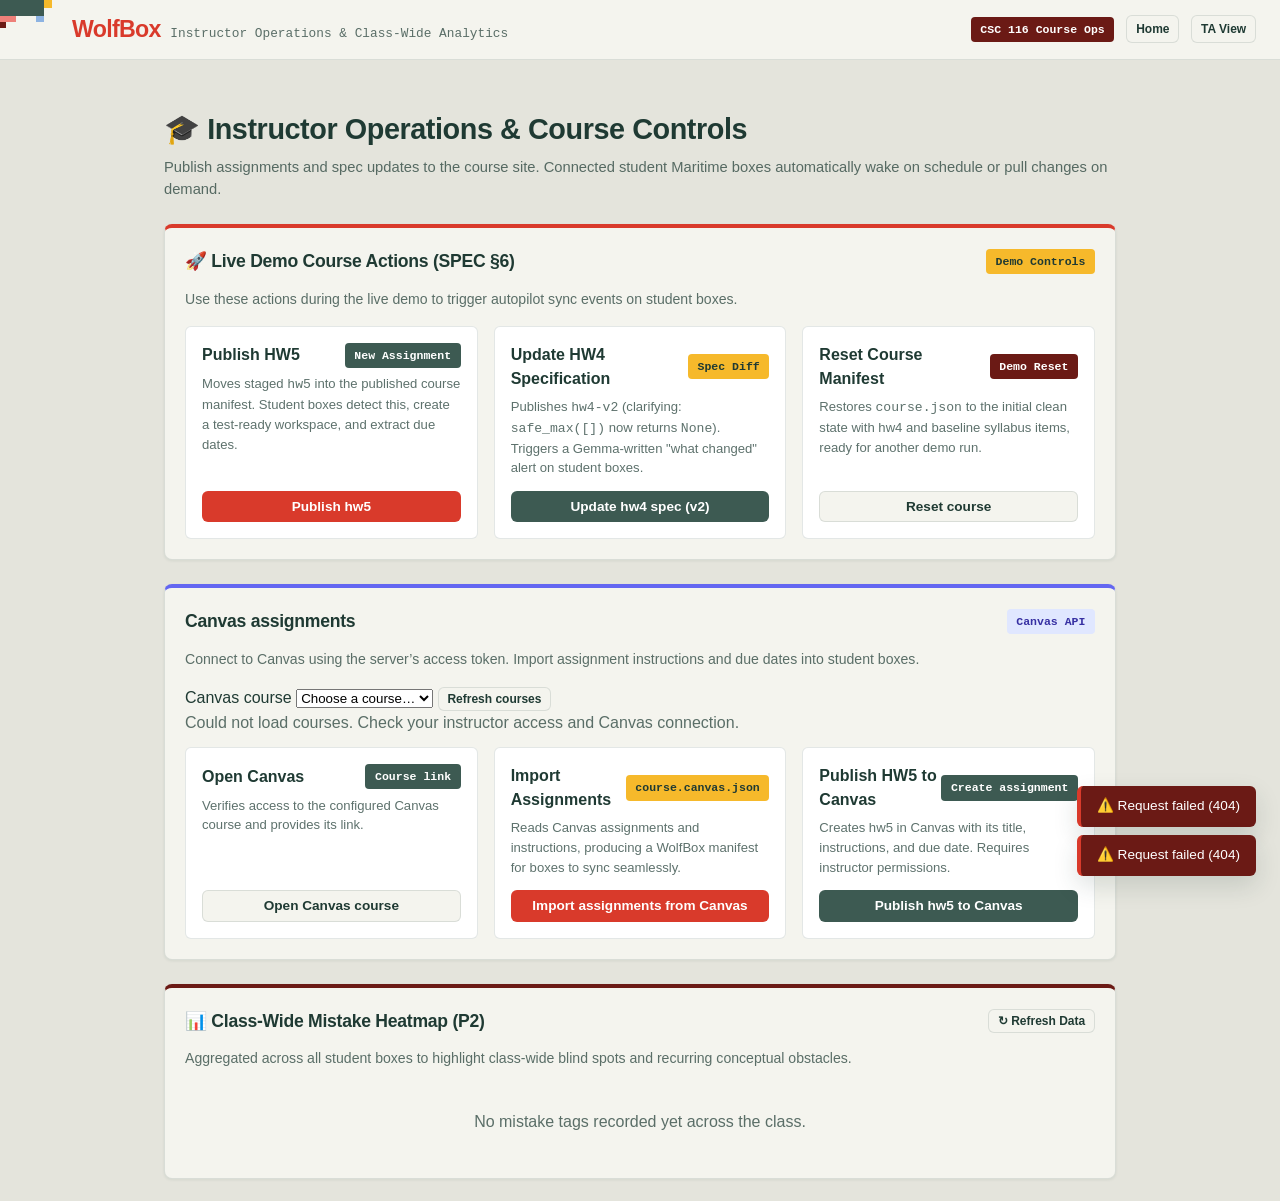
==== commit 5f2d17c8: "Switch assignments to Canvas with selectable courses" ====
--- a/orchestrator/static/instructor.html
+++ b/orchestrator/static/instructor.html
@@ -97,68 +97,72 @@
       </div>
     </section>
 
-    <!-- Maritime Moodle Delegation Card -->
+    <!-- Maritime Canvas Delegation Card -->
     <section class="card" style="border-top: 4px solid #6366f1; margin-bottom: 1.5rem;">
       <div class="card-header">
-        <h2 class="card-title">🤖 Delegating to Maritime (OpenClaw → Moodle)</h2>
-        <span class="tag" style="background:#e0e7ff; color:#3730a3;">OpenClaw Agent</span>
+        <h2 class="card-title">Canvas assignments</h2>
+        <span class="tag" style="background:#e0e7ff; color:#3730a3;">Canvas API</span>
       </div>
       <p class="muted" style="font-size: 0.88rem; margin-bottom: 1rem;">
-        Delegate course operations to an OpenClaw agent running in a Maritime Linux Desktop. Supports live watch sessions, human takeover login for institutional SSO, and sync-compatible course manifests.
+        Connect to Canvas using the server’s access token. Import assignment instructions and due dates into student boxes.
       </p>
 
+      <label for="canvas-course-picker">Canvas course</label>
+      <select id="canvas-course-picker"><option value="">Choose a course…</option></select>
+      <button id="canvas-courses-refresh" class="btn btn-secondary btn-sm">Refresh courses</button>
+      <p id="canvas-course-status" class="muted" role="status"></p>
       <div style="display: grid; grid-template-columns: repeat(auto-fit, minmax(260px, 1fr)); gap: 1rem;">
-        <!-- Open Moodle via OpenClaw -->
-        <div style="background: #fff; border: 1px solid var(--card-border); border-radius: 6px; padding: 1rem; display: flex; flex-direction: column; justify-content: space-between; gap: 0.8rem;">
-          <div>
-            <div style="display:flex; justify-content:space-between; align-items:center;">
-              <strong style="font-size: 1rem;">Open Moodle</strong>
-              <span class="tag">Browser View</span>
-            </div>
-            <p class="muted" style="font-size: 0.82rem; margin-top: 0.4rem;">
-              Launches OpenClaw in a Maritime Linux Desktop to view the course site and opens the live watch link.
-            </p>
-          </div>
-          <button id="btn-open-moodle" class="btn btn-secondary" style="width: 100%;">
-            Open Moodle via OpenClaw
-          </button>
-        </div>
-
-        <!-- Import assignments from Moodle -->
+        <!-- Open Canvas course -->
+        <div style="background: #fff; border: 1px solid var(--card-border); border-radius: 6px; padding: 1rem; display: flex; flex-direction: column; justify-content: space-between; gap: 0.8rem;">
+          <div>
+            <div style="display:flex; justify-content:space-between; align-items:center;">
+              <strong style="font-size: 1rem;">Open Canvas</strong>
+              <span class="tag">Course link</span>
+            </div>
+            <p class="muted" style="font-size: 0.82rem; margin-top: 0.4rem;">
+              Verifies access to the configured Canvas course and provides its link.
+            </p>
+          </div>
+          <button id="btn-open-canvas" class="btn btn-secondary" style="width: 100%;">
+            Open Canvas course
+          </button>
+        </div>
+
+        <!-- Import assignments from Canvas -->
         <div style="background: #fff; border: 1px solid var(--card-border); border-radius: 6px; padding: 1rem; display: flex; flex-direction: column; justify-content: space-between; gap: 0.8rem;">
           <div>
             <div style="display:flex; justify-content:space-between; align-items:center;">
               <strong style="font-size: 1rem;">Import Assignments</strong>
-              <span class="tag y">course.moodle.json</span>
-            </div>
-            <p class="muted" style="font-size: 0.82rem; margin-top: 0.4rem;">
-              Crawls Moodle assignments & starter files, producing a WolfBox manifest for boxes to sync seamlessly.
-            </p>
-          </div>
-          <button id="btn-import-moodle" class="btn btn-primary" style="width: 100%;">
-            Import assignments from Moodle
-          </button>
-        </div>
-
-        <!-- Publish hw5 to Moodle -->
-        <div style="background: #fff; border: 1px solid var(--card-border); border-radius: 6px; padding: 1rem; display: flex; flex-direction: column; justify-content: space-between; gap: 0.8rem;">
-          <div>
-            <div style="display:flex; justify-content:space-between; align-items:center;">
-              <strong style="font-size: 1rem;">Publish HW5 to Moodle</strong>
-              <span class="tag">Create Mod</span>
-            </div>
-            <p class="muted" style="font-size: 0.82rem; margin-top: 0.4rem;">
-              Stages hw5 into Moodle with assignment title, README description, and starter attachments.
-            </p>
-          </div>
-          <button id="btn-publish-moodle-hw5" class="btn btn-success" style="width: 100%;">
-            Publish hw5 to Moodle
+              <span class="tag y">course.canvas.json</span>
+            </div>
+            <p class="muted" style="font-size: 0.82rem; margin-top: 0.4rem;">
+              Reads Canvas assignments and instructions, producing a WolfBox manifest for boxes to sync seamlessly.
+            </p>
+          </div>
+          <button id="btn-import-canvas" class="btn btn-primary" style="width: 100%;">
+            Import assignments from Canvas
+          </button>
+        </div>
+
+        <!-- Publish hw5 to Canvas -->
+        <div style="background: #fff; border: 1px solid var(--card-border); border-radius: 6px; padding: 1rem; display: flex; flex-direction: column; justify-content: space-between; gap: 0.8rem;">
+          <div>
+            <div style="display:flex; justify-content:space-between; align-items:center;">
+              <strong style="font-size: 1rem;">Publish HW5 to Canvas</strong>
+              <span class="tag">Create assignment</span>
+            </div>
+            <p class="muted" style="font-size: 0.82rem; margin-top: 0.4rem;">
+              Creates hw5 in Canvas with its title, instructions, and due date. Requires instructor permissions.
+            </p>
+          </div>
+          <button id="btn-publish-canvas-hw5" class="btn btn-success" style="width: 100%;">
+            Publish hw5 to Canvas
           </button>
         </div>
       </div>
 
       <!-- Task Panel -->
-      <div id="moodle-task-panel" style="margin-top: 1.2rem; display: none; background: #fafafa; border: 1px solid var(--card-border); border-radius: 6px; padding: 1rem;">
+      <div id="canvas-task-panel" style="margin-top: 1.2rem; display: none; background: #fafafa; border: 1px solid var(--card-border); border-radius: 6px; padding: 1rem;">
         <div style="display: flex; justify-content: space-between; align-items: center; margin-bottom: 0.6rem;">
           <div>
             <strong id="task-panel-title" style="font-size: 0.95rem;">Task Progress</strong>
@@ -361,11 +365,11 @@
       heatmapContent.innerHTML = html;
     }
 
-    // --- Moodle OpenClaw Delegation Controls ---
-    const btnOpenMoodle = document.getElementById('btn-open-moodle');
-    const btnImportMoodle = document.getElementById('btn-import-moodle');
-    const btnPublishMoodleHw5 = document.getElementById('btn-publish-moodle-hw5');
-    const moodleTaskPanel = document.getElementById('moodle-task-panel');
+    // --- Canvas OpenClaw Delegation Controls ---
+    const btnOpenCanvas = document.getElementById('btn-open-canvas');
+    const btnImportCanvas = document.getElementById('btn-import-canvas');
+    const btnPublishCanvasHw5 = document.getElementById('btn-publish-canvas-hw5');
+    const canvasTaskPanel = document.getElementById('canvas-task-panel');
     const taskBadge = document.getElementById('task-badge');
     const taskStepsList = document.getElementById('task-steps-list');
     const taskWatchLink = document.getElementById('task-watch-link');
@@ -379,7 +383,7 @@
     let pollInterval = null;
     function startTaskPolling(taskId) {
       if (pollInterval) clearInterval(pollInterval);
-      moodleTaskPanel.style.display = 'block';
+      canvasTaskPanel.style.display = 'block';
       taskStepsList.innerHTML = '<li>Starting task...</li>';
       taskWatchLink.style.display = 'none';
       taskTakeoverLink.style.display = 'none';
@@ -391,6 +395,11 @@
         taskBadge.textContent = task.status;
         taskBadge.className = 'tag ' + (task.status === 'done' ? 'g' : task.status === 'error' ? 'r' : task.status === 'needs_human' ? 'y' : 'm');
 
+        if (task.result?.canvas_url) {
+          taskWatchLink.href = task.result.canvas_url;
+          taskWatchLink.textContent = 'Open in Canvas';
+          taskWatchLink.style.display = 'inline-block';
+        }
         if (task.watch_url) {
           taskWatchLink.href = task.watch_url;
           taskWatchLink.style.display = 'inline-block';
@@ -411,9 +420,9 @@
           clearInterval(pollInterval);
           pollInterval = null;
           if (task.status === 'done') {
-            showToast('Moodle task completed successfully!', 'success');
+            showToast('Canvas task completed successfully!', 'success');
           } else {
-            showToast('Moodle task failed: ' + (task.steps[task.steps.length - 1] || 'error'), 'error');
+            showToast('Canvas task failed: ' + (task.steps[task.steps.length - 1] || 'error'), 'error');
           }
         }
       };
@@ -422,8 +431,26 @@
       pollInterval = setInterval(poll, 1000);
     }
 
-    async function triggerMoodleTask(kind, body) {
-      const res = await apiFetch(`/api/delegate/moodle/${kind}`, {
+    async function loadCanvasCourses() {
+      const picker = document.getElementById('canvas-course-picker');
+      const status = document.getElementById('canvas-course-status');
+      const previous = picker.value;
+      status.textContent = 'Loading Canvas courses…';
+      const res = await apiFetch('/api/delegate/canvas/courses', {headers: getAuthHeaders()});
+      if (!res.ok) { status.textContent = 'Could not load courses. Check your instructor access and Canvas connection.'; return; }
+      picker.replaceChildren(new Option('Choose a course…', ''));
+      for (const course of res.data.courses) picker.add(new Option(course.name, course.id));
+      picker.value = previous;
+      status.textContent = res.data.courses.length ? '' : 'No Canvas courses available.';
+    }
+    document.getElementById('canvas-courses-refresh').addEventListener('click', loadCanvasCourses);
+    loadCanvasCourses();
+    async function triggerCanvasTask(kind, body) {
+      const selected = document.getElementById('canvas-course-picker').value;
+      if (!selected) { showToast('Choose a Canvas course first.', 'error'); return; }
+      body.canvas_course_id = selected;
+      body.course = 'canvas-' + selected;
+      const res = await apiFetch(`/api/delegate/canvas/${kind}`, {
         method: 'POST',
         headers: getAuthHeaders(),
         body: JSON.stringify(body)
@@ -433,9 +460,9 @@
       }
     }
 
-    if (btnOpenMoodle) btnOpenMoodle.addEventListener('click', () => triggerMoodleTask('open_course', { course: 'csc116' }));
-    if (btnImportMoodle) btnImportMoodle.addEventListener('click', () => triggerMoodleTask('list_assignments', { course: 'csc116' }));
-    if (btnPublishMoodleHw5) btnPublishMoodleHw5.addEventListener('click', () => triggerMoodleTask('publish_assignment', { course: 'csc116', item: 'hw5' }));
+    if (btnOpenCanvas) btnOpenCanvas.addEventListener('click', () => triggerCanvasTask('open_course', { course: 'csc116' }));
+    if (btnImportCanvas) btnImportCanvas.addEventListener('click', () => triggerCanvasTask('list_assignments', { course: 'csc116' }));
+    if (btnPublishCanvasHw5) btnPublishCanvasHw5.addEventListener('click', () => triggerCanvasTask('publish_assignment', { course: 'csc116', item: 'hw5' }));
   </script>
 </body>
 </html>
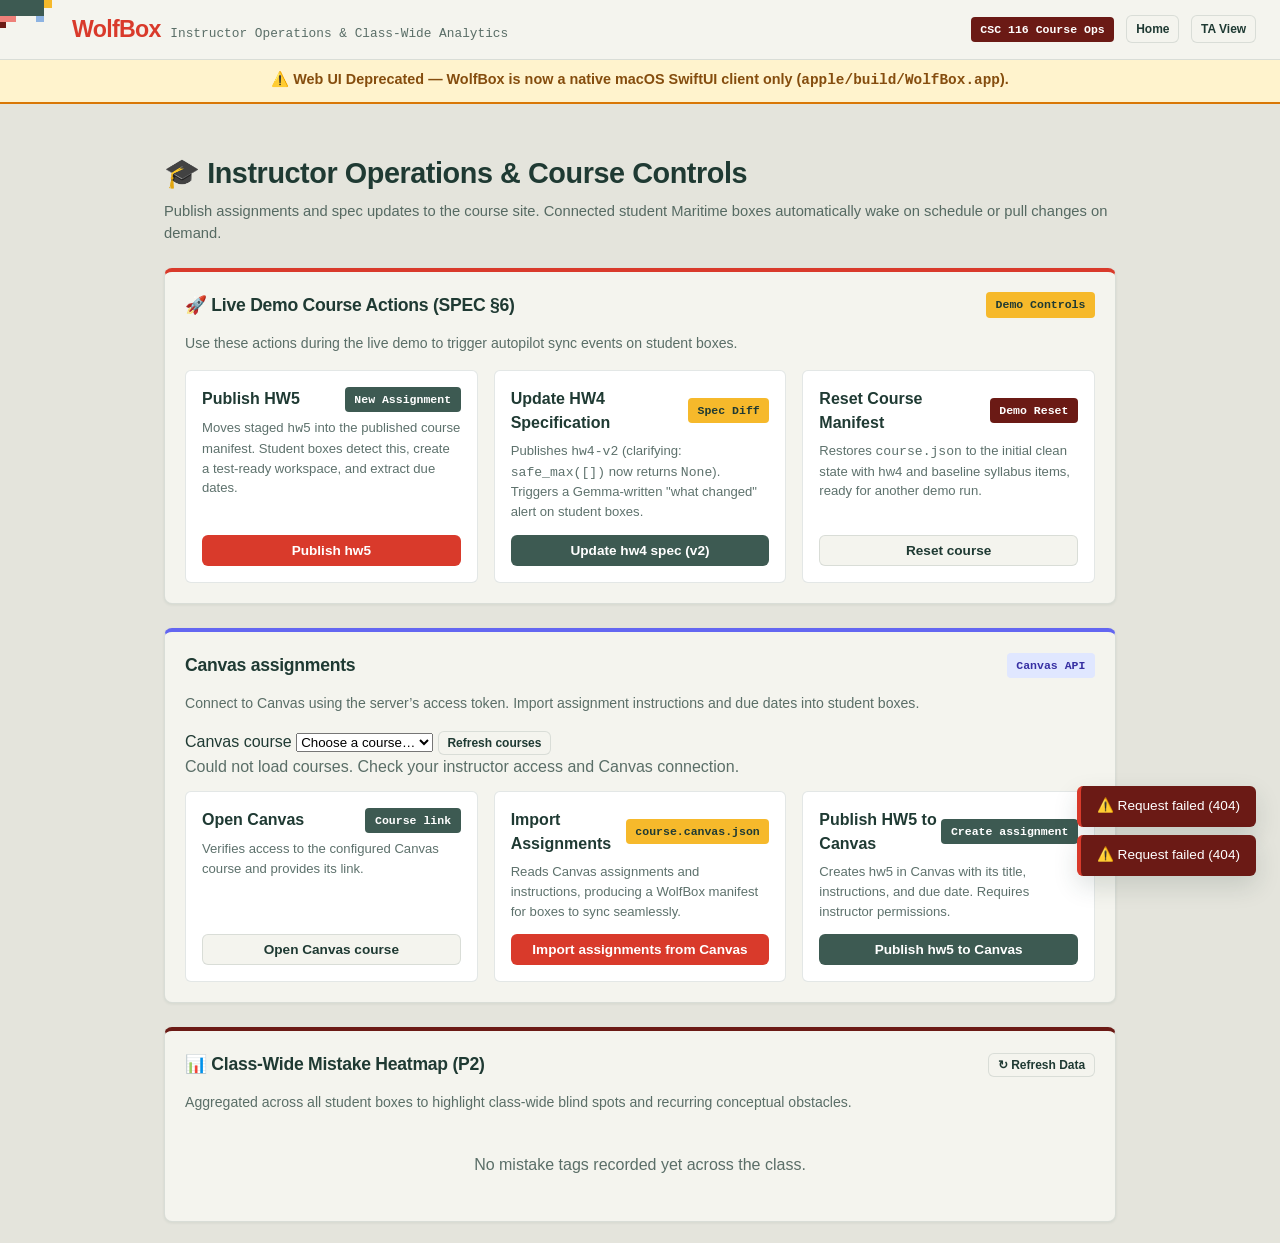
==== commit 086ba590: "docs: deprecate web ui in favor of native macOS SwiftUI client" ====
--- a/orchestrator/static/instructor.html
+++ b/orchestrator/static/instructor.html
@@ -22,6 +22,9 @@
         <a href="ta.html" class="btn btn-secondary btn-sm">TA View</a>
       </div>
     </header>
+  </div>
+  <div style="background: #fff3cd; border-bottom: 2px solid #d97706; padding: 0.6rem 1rem; color: #854d0e; font-weight: 600; text-align: center; font-size: 0.9rem;">
+    ⚠️ Web UI Deprecated — WolfBox is now a native macOS SwiftUI client only (<code>apple/build/WolfBox.app</code>).
   </div>
 
   <main class="container" style="max-width: 1000px; margin-top: 1.5rem;">
